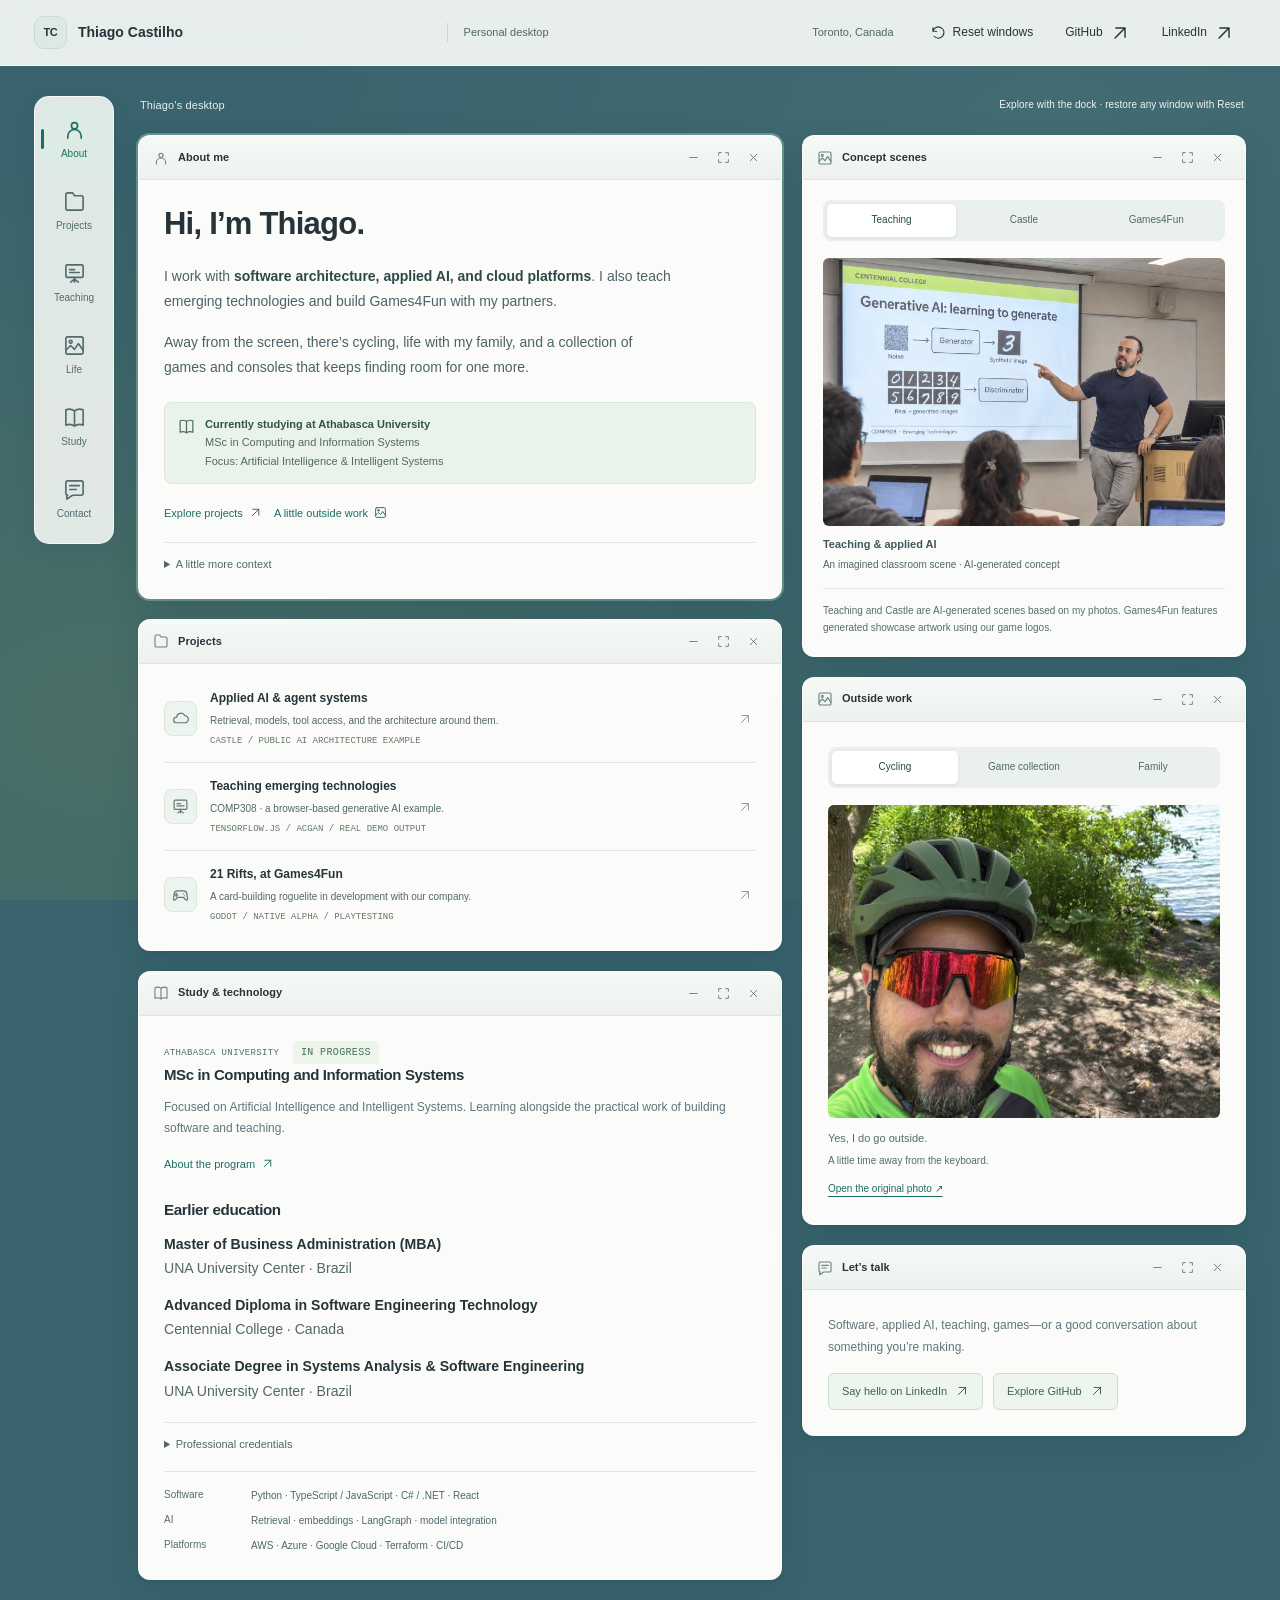
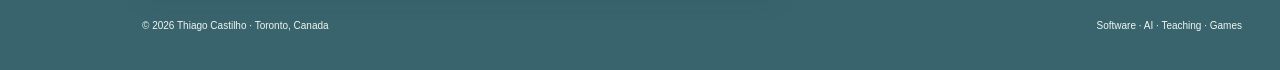
==== site/index.html @ 9eed59c6 "Publish personal desktop portfolio" ====
<!doctype html>
<html lang="en"><head><meta charset="utf-8"><meta name="viewport" content="width=device-width,initial-scale=1"><meta name="description" content="Software, applied AI, study, games, and life outside work. A personal desktop by Thiago Castilho."><meta name="theme-color" content="#39646d"><title>Thiago Castilho — Personal desktop</title><link rel="icon" type="image/svg+xml" href="assets/desktop-mark.svg"><link rel="stylesheet" href="assets/desktop.css"><script src="assets/desktop.js" defer></script></head><body><a class="skip-link" href="#main">Skip to content</a><header class="topbar"><a class="brand" href="index.html"><span class="brand-mark">TC</span><span class="brand-name">Thiago Castilho</span></a><span class="brand-note">Personal desktop</span><div class="top-actions"><span class="location">Toronto, Canada</span><button class="reset-button js-only" type="button" data-reset title="Restore all windows"><svg viewBox="0 0 24 24" aria-hidden="true"><path d="M3 10a9 9 0 1 1 2 8M3 4v6h6"/></svg><span class="reset-text">Reset windows</span></button><a class="top-link" aria-label="GitHub profile" href="https://github.com/tvcastilho"><span class="external-label">GitHub</span><svg viewBox="0 0 24 24" aria-hidden="true"><path d="M6 18 18 6H7m11 0v11"/></svg></a><a class="top-link" aria-label="LinkedIn profile" href="https://www.linkedin.com/in/thiagocastilho/"><span class="external-label">LinkedIn</span><svg viewBox="0 0 24 24" aria-hidden="true"><path d="M6 18 18 6H7m11 0v11"/></svg></a></div></header><div class="desktop-shell"><nav class="dock" aria-label="Explore the desktop"><a class="dock-link is-active" href="#about" data-window="about"><svg viewBox="0 0 24 24" aria-hidden="true"><circle cx="12" cy="8" r="3.2"/><path d="M5 21v-2a7 7 0 0 1 14 0v2"/></svg><span>About</span></a><a class="dock-link" href="#projects" data-window="projects"><svg viewBox="0 0 24 24" aria-hidden="true"><path d="M3 7V5a2 2 0 0 1 2-2h5l2 3h7a2 2 0 0 1 2 2v11a2 2 0 0 1-2 2H5a2 2 0 0 1-2-2V7Z"/></svg><span>Projects</span></a><a class="dock-link" href="projects/teaching/index.html"><svg viewBox="0 0 24 24" aria-hidden="true"><rect x="3" y="3" width="18" height="13" rx="1.5"/><path d="M12 16v5m-4 0 4-3 4 3M7 8h5m-5 3h10"/></svg><span>Teaching</span></a><a class="dock-link" href="#life" data-window="life"><svg viewBox="0 0 24 24" aria-hidden="true"><rect x="3" y="3" width="18" height="18" rx="2"/><circle cx="8" cy="8" r="1.5"/><path d="m3 17 5-5 4 4 4-6 5 7"/></svg><span>Life</span></a><a class="dock-link" href="#study" data-window="study"><svg viewBox="0 0 24 24" aria-hidden="true"><path d="M12 5C8 2 3 4 3 4v16s5-2 9 1c4-3 9-1 9-1V4s-5-2-9 1Zm0 0v16"/></svg><span>Study</span></a><a class="dock-link" href="#contact" data-window="contact"><svg viewBox="0 0 24 24" aria-hidden="true"><path d="M5 3h14a2 2 0 0 1 2 2v11a2 2 0 0 1-2 2h-9l-6 4v-4H5a2 2 0 0 1-2-2V5a2 2 0 0 1 2-2Z"/><path d="M7 8h10M7 12h7"/></svg><span>Contact</span></a></nav><main id="main" tabindex="-1" class="workspace"><div class="desktop-label"><span>Thiago’s desktop</span><span>Explore with the dock · restore any window with Reset</span></div><div class="window-column"><section class="window about-window" id="about" aria-labelledby="about-window-title"><header class="window-bar"><svg viewBox="0 0 24 24" aria-hidden="true"><circle cx="12" cy="8" r="3.2"/><path d="M5 21v-2a7 7 0 0 1 14 0v2"/></svg><h2 class="window-title" id="about-window-title">About me</h2><div class="window-controls"><button class="window-control" type="button" data-action="minimize" aria-label="Minimize About me window" aria-expanded="true" title="Minimize"><svg viewBox="0 0 24 24" aria-hidden="true"><path d="M5 12h14"/></svg></button><button class="window-control" type="button" data-action="maximize" aria-label="Expand About me window" title="Expand"><svg viewBox="0 0 24 24" aria-hidden="true"><path d="M8 3H3v5m13-5h5v5M3 16v5h5m8 0h5v-5"/></svg></button><button class="window-control" type="button" data-action="close" aria-label="Close About me window" title="Close"><svg viewBox="0 0 24 24" aria-hidden="true"><path d="m6 6 12 12M6 18 18 6"/></svg></button></div></header><div class="window-body"><h1 class="hello">Hi, I’m Thiago.</h1><p class="about-copy">I work with <strong>software architecture, applied AI, and cloud platforms</strong>. I also teach emerging technologies and build Games4Fun with my partners.</p><p class="about-copy">Away from the screen, there’s cycling, life with my family, and a collection of games and consoles that keeps finding room for one more.</p><div class="study-strip"><svg viewBox="0 0 24 24" aria-hidden="true"><path d="M12 5C8 2 3 4 3 4v16s5-2 9 1c4-3 9-1 9-1V4s-5-2-9 1Zm0 0v16"/></svg><p><strong>Currently studying at Athabasca University</strong>MSc in Computing and Information Systems<br>Focus: Artificial Intelligence &amp; Intelligent Systems</p></div><div class="about-actions"><a class="small-link" href="#projects" data-window="projects">Explore projects <svg viewBox="0 0 24 24" aria-hidden="true"><path d="M6 18 18 6H7m11 0v11"/></svg></a><a class="small-link" href="#life" data-window="life">A little outside work <svg viewBox="0 0 24 24" aria-hidden="true"><rect x="3" y="3" width="18" height="18" rx="2"/><circle cx="8" cy="8" r="1.5"/><path d="m3 17 5-5 4 4 4-6 5 7"/></svg></a></div><details class="about-context"><summary>A little more context</summary><p>My work includes software and AI projects through Castle, fractional CTO work at MySelfRep, and teaching at Centennial College. Games4Fun is a company I built with other partners.</p></details></div></section><section class="window projects-window" id="projects" aria-labelledby="projects-window-title"><header class="window-bar"><svg viewBox="0 0 24 24" aria-hidden="true"><path d="M3 7V5a2 2 0 0 1 2-2h5l2 3h7a2 2 0 0 1 2 2v11a2 2 0 0 1-2 2H5a2 2 0 0 1-2-2V7Z"/></svg><h2 class="window-title" id="projects-window-title">Projects</h2><div class="window-controls"><button class="window-control" type="button" data-action="minimize" aria-label="Minimize Projects window" aria-expanded="true" title="Minimize"><svg viewBox="0 0 24 24" aria-hidden="true"><path d="M5 12h14"/></svg></button><button class="window-control" type="button" data-action="maximize" aria-label="Expand Projects window" title="Expand"><svg viewBox="0 0 24 24" aria-hidden="true"><path d="M8 3H3v5m13-5h5v5M3 16v5h5m8 0h5v-5"/></svg></button><button class="window-control" type="button" data-action="close" aria-label="Close Projects window" title="Close"><svg viewBox="0 0 24 24" aria-hidden="true"><path d="m6 6 12 12M6 18 18 6"/></svg></button></div></header><div class="window-body"><a class="project-entry" href="projects/agentic-rag/index.html"><span class="project-icon"><svg viewBox="0 0 24 24" aria-hidden="true"><path d="M6 18a4 4 0 1 1 .6-8A6 6 0 0 1 18 8a5 5 0 1 1 0 10H6Z"/></svg></span><div><p class="project-name">Applied AI &amp; agent systems</p><p class="project-description">Retrieval, models, tool access, and the architecture around them.</p><p class="project-meta">CASTLE / PUBLIC AI ARCHITECTURE EXAMPLE</p></div><svg viewBox="0 0 24 24" aria-hidden="true"><path d="M6 18 18 6H7m11 0v11"/></svg></a><a class="project-entry" href="projects/teaching/index.html"><span class="project-icon"><svg viewBox="0 0 24 24" aria-hidden="true"><rect x="3" y="3" width="18" height="13" rx="1.5"/><path d="M12 16v5m-4 0 4-3 4 3M7 8h5m-5 3h10"/></svg></span><div><p class="project-name">Teaching emerging technologies</p><p class="project-description">COMP308 · a browser-based generative AI example.</p><p class="project-meta">TENSORFLOW.JS / ACGAN / REAL DEMO OUTPUT</p></div><svg viewBox="0 0 24 24" aria-hidden="true"><path d="M6 18 18 6H7m11 0v11"/></svg></a><a class="project-entry" href="projects/21-rifts/index.html"><span class="project-icon"><svg viewBox="0 0 24 24" aria-hidden="true"><path d="M8 7h8a5 5 0 0 1 5 4l1 7c.3 2-2 3-3 1l-3-3H8l-3 3c-1 2-3.3 1-3-1l1-7a5 5 0 0 1 5-4Z"/><path d="M6 10v5m-2.5-2.5h5M16 11h.01M18 14h.01"/></svg></span><div><p class="project-name">21 Rifts, at Games4Fun</p><p class="project-description">A card-building roguelite in development with our company.</p><p class="project-meta">GODOT / NATIVE ALPHA / PLAYTESTING</p></div><svg viewBox="0 0 24 24" aria-hidden="true"><path d="M6 18 18 6H7m11 0v11"/></svg></a></div></section><section class="window study-window" id="study" aria-labelledby="study-window-title"><header class="window-bar"><svg viewBox="0 0 24 24" aria-hidden="true"><path d="M12 5C8 2 3 4 3 4v16s5-2 9 1c4-3 9-1 9-1V4s-5-2-9 1Zm0 0v16"/></svg><h2 class="window-title" id="study-window-title">Study &amp; technology</h2><div class="window-controls"><button class="window-control" type="button" data-action="minimize" aria-label="Minimize Study &amp; technology window" aria-expanded="true" title="Minimize"><svg viewBox="0 0 24 24" aria-hidden="true"><path d="M5 12h14"/></svg></button><button class="window-control" type="button" data-action="maximize" aria-label="Expand Study &amp; technology window" title="Expand"><svg viewBox="0 0 24 24" aria-hidden="true"><path d="M8 3H3v5m13-5h5v5M3 16v5h5m8 0h5v-5"/></svg></button><button class="window-control" type="button" data-action="close" aria-label="Close Study &amp; technology window" title="Close"><svg viewBox="0 0 24 24" aria-hidden="true"><path d="m6 6 12 12M6 18 18 6"/></svg></button></div></header><div class="window-body"><p class="label">Athabasca University <span class="status">In progress</span></p><h3 class="study-degree">MSc in Computing and Information Systems</h3><p class="study-description">Focused on Artificial Intelligence and Intelligent Systems. Learning alongside the practical work of building software and teaching.</p><a class="small-link" href="https://www.athabascau.ca/programs/summary/master-of-science-in-information-systems.html">About the program <svg viewBox="0 0 24 24" aria-hidden="true"><path d="M6 18 18 6H7m11 0v11"/></svg></a><div class="education-history"><h3>Earlier education</h3><ul><li><strong>Master of Business Administration (MBA)</strong><span>UNA University Center · Brazil</span></li><li><strong>Advanced Diploma in Software Engineering Technology</strong><span>Centennial College · Canada</span></li><li><strong>Associate Degree in Systems Analysis &amp; Software Engineering</strong><span>UNA University Center · Brazil</span></li></ul></div><details class="about-context"><summary>Professional credentials</summary><p>AWS Certified Solutions Architect – Associate · CISSP (ISC2) · COBIT 5 Foundation (ISACA) · Certified ScrumMaster (Scrum Alliance) · Six Sigma Black Belt · PMP (earned 2012)</p></details><dl class="technology-list"><dt>Software</dt><dd>Python · TypeScript / JavaScript · C# / .NET · React</dd><dt>AI</dt><dd>Retrieval · embeddings · LangGraph · model integration</dd><dt>Platforms</dt><dd>AWS · Azure · Google Cloud · Terraform · CI/CD</dd></dl></div></section></div><div class="window-column"><section class="window context-window" id="context" aria-labelledby="context-window-title"><header class="window-bar"><svg viewBox="0 0 24 24" aria-hidden="true"><rect x="3" y="3" width="18" height="18" rx="2"/><circle cx="8" cy="8" r="1.5"/><path d="m3 17 5-5 4 4 4-6 5 7"/></svg><h2 class="window-title" id="context-window-title">Concept scenes</h2><div class="window-controls"><button class="window-control" type="button" data-action="minimize" aria-label="Minimize Concept scenes window" aria-expanded="true" title="Minimize"><svg viewBox="0 0 24 24" aria-hidden="true"><path d="M5 12h14"/></svg></button><button class="window-control" type="button" data-action="maximize" aria-label="Expand Concept scenes window" title="Expand"><svg viewBox="0 0 24 24" aria-hidden="true"><path d="M8 3H3v5m13-5h5v5M3 16v5h5m8 0h5v-5"/></svg></button><button class="window-control" type="button" data-action="close" aria-label="Close Concept scenes window" title="Close"><svg viewBox="0 0 24 24" aria-hidden="true"><path d="m6 6 12 12M6 18 18 6"/></svg></button></div></header><div class="window-body"><div class="tabs" role="tablist" aria-label="Concept scenes"><button type="button" class="tab-button" id="scene-teaching" role="tab" aria-controls="context-panel" aria-selected="true" data-scene="teaching">Teaching</button><button type="button" class="tab-button" id="scene-castle" role="tab" aria-controls="context-panel" aria-selected="false" tabindex="-1" data-scene="castle-talk">Castle</button><button type="button" class="tab-button" id="scene-g4f" role="tab" aria-controls="context-panel" aria-selected="false" tabindex="-1" data-scene="games4fun-pitch">Games4Fun</button></div><figure id="context-panel" role="tabpanel" aria-labelledby="scene-teaching"><img class="concept-image" id="context-image" src="assets/concepts/teaching-v2.png" width="1536" height="1024" alt="AI-generated classroom concept of Thiago beside a Centennial-style COMP308 slide about generative adversarial networks."><figcaption class="concept-caption"><strong id="context-title">Teaching &amp; applied AI</strong><span id="context-caption">An imagined classroom scene · AI-generated concept</span></figcaption></figure><p class="concept-note">Teaching and Castle are AI-generated scenes based on my photos. Games4Fun features generated showcase artwork using our game logos.</p></div></section><section class="window life-window" id="life" aria-labelledby="life-window-title"><header class="window-bar"><svg viewBox="0 0 24 24" aria-hidden="true"><rect x="3" y="3" width="18" height="18" rx="2"/><circle cx="8" cy="8" r="1.5"/><path d="m3 17 5-5 4 4 4-6 5 7"/></svg><h2 class="window-title" id="life-window-title">Outside work</h2><div class="window-controls"><button class="window-control" type="button" data-action="minimize" aria-label="Minimize Outside work window" aria-expanded="true" title="Minimize"><svg viewBox="0 0 24 24" aria-hidden="true"><path d="M5 12h14"/></svg></button><button class="window-control" type="button" data-action="maximize" aria-label="Expand Outside work window" title="Expand"><svg viewBox="0 0 24 24" aria-hidden="true"><path d="M8 3H3v5m13-5h5v5M3 16v5h5m8 0h5v-5"/></svg></button><button class="window-control" type="button" data-action="close" aria-label="Close Outside work window" title="Close"><svg viewBox="0 0 24 24" aria-hidden="true"><path d="m6 6 12 12M6 18 18 6"/></svg></button></div></header><div class="window-body"><div class="tabs" role="group" aria-label="Personal photographs"><button class="tab-button" type="button" aria-pressed="true" data-life="cycling">Cycling</button><button class="tab-button" type="button" aria-pressed="false" data-life="games">Game collection</button><button class="tab-button" type="button" aria-pressed="false" data-life="family">Family</button></div><figure><img class="life-image" id="life-image" src="assets/personal/cycling.jpg" width="1013" height="1800" alt="Cycling by a tree-lined waterfront."><figcaption class="life-caption"><span id="life-caption">Yes, I do go outside.</span><small id="life-description">A little time away from the keyboard.</small></figcaption></figure><a class="life-full" id="life-full" href="assets/personal/cycling.jpg" target="_blank" rel="noopener">Open the original photo ↗</a></div></section><section class="window contact-window" id="contact" aria-labelledby="contact-window-title"><header class="window-bar"><svg viewBox="0 0 24 24" aria-hidden="true"><path d="M5 3h14a2 2 0 0 1 2 2v11a2 2 0 0 1-2 2h-9l-6 4v-4H5a2 2 0 0 1-2-2V5a2 2 0 0 1 2-2Z"/><path d="M7 8h10M7 12h7"/></svg><h2 class="window-title" id="contact-window-title">Let’s talk</h2><div class="window-controls"><button class="window-control" type="button" data-action="minimize" aria-label="Minimize Let’s talk window" aria-expanded="true" title="Minimize"><svg viewBox="0 0 24 24" aria-hidden="true"><path d="M5 12h14"/></svg></button><button class="window-control" type="button" data-action="maximize" aria-label="Expand Let’s talk window" title="Expand"><svg viewBox="0 0 24 24" aria-hidden="true"><path d="M8 3H3v5m13-5h5v5M3 16v5h5m8 0h5v-5"/></svg></button><button class="window-control" type="button" data-action="close" aria-label="Close Let’s talk window" title="Close"><svg viewBox="0 0 24 24" aria-hidden="true"><path d="m6 6 12 12M6 18 18 6"/></svg></button></div></header><div class="window-body"><p class="contact-copy">Software, applied AI, teaching, games—or a good conversation about something you’re making.</p><div class="contact-actions"><a class="contact-button" href="https://www.linkedin.com/in/thiagocastilho/">Say hello on LinkedIn <svg viewBox="0 0 24 24" aria-hidden="true"><path d="M6 18 18 6H7m11 0v11"/></svg></a><a class="contact-button" href="https://github.com/tvcastilho">Explore GitHub <svg viewBox="0 0 24 24" aria-hidden="true"><path d="M6 18 18 6H7m11 0v11"/></svg></a></div></div></section></div><footer class="desktop-footer"><span>© 2026 Thiago Castilho · Toronto, Canada</span><span>Software · AI · Teaching · Games</span></footer></main></div><dialog class="window-zoom" id="window-zoom" aria-label="Expanded desktop window"></dialog></body></html>
---- site/assets/desktop.css ----
*{box-sizing:border-box}body,h1,h2,h3,p,figure,dl,dd{margin:0}button,input{font:inherit}img,svg{display:block;max-width:100%}[hidden]{display:none!important}
:root{color-scheme:light;--ink:#26343a;--muted:#526862;--surface:#fbfcfa;--chrome:#f0f4f2;--line:#dce5e2;--accent:#1e6d63;--accent-soft:#e6f1ec;--desk:#39646d;--shadow:0 12px 32px #0a2f3e20,0 2px 4px #0a2f3e12;--sans:Inter,-apple-system,BlinkMacSystemFont,"Segoe UI",Arial,sans-serif;--mono:ui-monospace,"SFMono-Regular",Consolas,monospace}
html{scroll-behavior:smooth;scroll-padding-top:95px}body{font:14px/1.65 var(--sans);color:var(--ink);min-height:100vh;background:radial-gradient(ellipse at 82% 15%,#426b72 0,transparent 54%),radial-gradient(ellipse at 10% 80%,#4a6f67 0,transparent 55%),var(--desk);background-attachment:fixed;-webkit-font-smoothing:antialiased}
a{color:inherit;text-underline-offset:4px}button{color:inherit}a:focus-visible,button:focus-visible,summary:focus-visible{outline:3px solid #ad4b21;outline-offset:4px;border-radius:4px}::selection{background:#c9e3d8;color:#163d36}h1,h2,h3{line-height:1.25;letter-spacing:-.025em}p{text-wrap:pretty}svg{width:20px;height:20px;flex-shrink:0;fill:none;stroke:currentColor;stroke-width:1.7;stroke-linecap:round;stroke-linejoin:round}
.skip-link{position:fixed;left:20px;top:-100px;padding:10px 15px;background:var(--surface);z-index:100}.skip-link:focus{top:12px}
.topbar{position:sticky;top:0;z-index:30;min-height:66px;display:flex;align-items:center;justify-content:space-between;gap:25px;padding:12px 34px;background:#f4f8f6ee;border-bottom:1px solid #ffffffa6;backdrop-filter:blur(16px)}
.brand{display:flex;align-items:center;gap:11px;text-decoration:none;white-space:nowrap}.brand-mark{display:grid;place-items:center;width:33px;height:33px;background:#dceae4;border:1px solid #c9dbd2;border-radius:10px;font-size:11px;font-weight:700;letter-spacing:-.04em}.brand-name{font-size:14px;font-weight:650}.brand-note{font-size:11px;color:var(--muted);padding-left:16px;border-left:1px solid #cad8d3}.top-actions{display:flex;align-items:center;gap:8px}.top-link,.reset-button{display:flex;align-items:center;gap:7px;padding:8px 11px;border:1px solid transparent;border-radius:7px;text-decoration:none;font-size:12px;background:transparent}.top-link:hover,.reset-button:hover{background:#e4ece8}.reset-button{cursor:pointer}.reset-button svg{width:15px;height:15px}.location{font-size:11px;color:var(--muted);margin-right:17px}.js-only{display:none}.js .js-only{display:flex}
.desktop-shell{display:grid;grid-template-columns:80px minmax(0,1fr);gap:24px;width:min(1290px,calc(100% - 68px));margin:30px auto 18px;align-items:start}.dock{position:sticky;top:94px;padding:9px 6px;display:grid;gap:4px;background:#f1f6f1e8;border:1px solid #ffffffb0;border-radius:15px;box-shadow:0 5px 22px #16383c19;backdrop-filter:blur(16px)}
.dock-link{display:flex;flex-direction:column;align-items:center;justify-content:center;gap:5px;min-height:68px;text-decoration:none;font-size:10px;color:#526b6e;border-radius:9px;position:relative}.dock-link svg{width:23px;height:23px}.dock-link:hover{background:#e0ebe6;color:#254e46}.dock-link.is-active{color:var(--accent);background:#dcebe4}.dock-link.is-active::before{content:"";position:absolute;left:0;top:23px;width:3px;height:20px;background:var(--accent);border-radius:3px}
.desktop-label{grid-column:1/-1;display:flex;justify-content:space-between;align-items:center;color:#e5f0ec;font-size:11px;letter-spacing:.01em;padding:0 2px 1px}.desktop-label span:last-child{color:#eef6f1;font-size:10px}.workspace{display:grid;grid-template-columns:minmax(0,1.45fr) minmax(0,1fr);gap:20px;align-items:start;min-width:0}.window{background:var(--surface);border:1px solid #ffffffbd;border-radius:12px;box-shadow:var(--shadow);min-width:0;overflow:hidden;scroll-margin-top:100px}.window.is-active{box-shadow:0 12px 35px #092e3b30,0 0 0 2px #a6d3bf70}.window-bar{display:flex;align-items:center;gap:9px;min-height:44px;padding:9px 14px;background:linear-gradient(#f6f9f6,#edf2ee);border-bottom:1px solid var(--line)}.window-bar>svg{width:16px;height:16px;color:#6c8582}.window-title{font-size:11px;font-weight:550;letter-spacing:.005em}.window-controls{display:none;margin-left:auto;align-items:center;gap:3px}.js .window-controls{display:flex}.window-control{display:grid;place-items:center;width:27px;height:25px;background:transparent;border:0;border-radius:5px;cursor:pointer;color:#6d7c7a}.window-control:hover{background:#dfe8e1;color:#243d34}.window-control[data-action=close]:hover{background:#f5e0da;color:#94412d}.window-control svg{width:13px;height:13px}.window-body{padding:25px}.about-window{grid-column:1;grid-row:2}.context-window{grid-column:2;grid-row:2 / span 2}.projects-window{grid-column:1;grid-row:3}.study-window{grid-column:1;grid-row:4}.life-window{grid-column:2;grid-row:4 / span 2}.contact-window{grid-column:1;grid-row:5}.hello{font-size:31px;font-weight:600;margin-bottom:20px}.about-copy{font-size:14px;line-height:1.8;margin-bottom:16px;color:#4c6268;max-width:510px}.about-copy strong{color:#2e474a;font-weight:550}.study-strip{display:flex;gap:10px;align-items:start;background:#eaf2ec;border:1px solid #dbe7dd;border-radius:7px;padding:12px 13px;margin-top:21px}.study-strip svg{width:17px;height:17px;margin-top:3px;color:#48705d}.study-strip p{font-size:11px;line-height:1.7;color:#4f6c61}.study-strip strong{display:block;font-weight:600;color:#345245}.about-actions{display:flex;gap:12px;flex-wrap:wrap;margin-top:20px}.small-link{font-size:11px;text-decoration:none;color:var(--accent);display:inline-flex;align-items:center;gap:6px}.small-link svg{width:13px;height:13px}.small-link:hover{text-decoration:underline}.about-context{margin-top:20px;border-top:1px solid var(--line);padding-top:12px;font-size:11px;color:var(--muted)}.about-context summary{cursor:pointer}.about-context p{margin-top:10px;line-height:1.7}
.window-section-title{font-size:16px;font-weight:600;margin-bottom:16px}.tabs{display:flex;gap:3px;padding:4px;background:#eaf0ec;border-radius:8px;margin-bottom:17px}.tab-button{flex:1;min-height:33px;border:0;background:transparent;border-radius:5px;font-size:10px;color:#52686b;cursor:pointer;padding:7px 8px;white-space:nowrap}.tab-button[aria-selected=true],.tab-button[aria-pressed=true]{color:#284b3f;background:#fff;box-shadow:0 1px 4px #153e3015}.concept-image{width:100%;height:auto;aspect-ratio:3/2;object-fit:cover;background:#e1e9e4;border-radius:6px}.concept-caption{font-size:10px;line-height:1.6;color:var(--muted);margin-top:10px}.concept-caption strong{display:block;color:#3f595b;font-size:11px;font-weight:550;margin-bottom:3px}.concept-note{padding-top:13px;margin-top:15px;border-top:1px solid var(--line);font-size:10px;line-height:1.7;color:#566e68}.context-window .window-body{padding:20px}
.project-entry{display:grid;grid-template-columns:35px minmax(0,1fr) 18px;align-items:center;gap:11px;padding:14px 0;text-decoration:none;border-bottom:1px solid var(--line)}.project-entry:last-child{border-bottom:0;padding-bottom:0}.project-entry:first-of-type{padding-top:0}.project-entry:hover .project-name{color:var(--accent)}.project-icon{display:grid;place-items:center;width:33px;height:35px;border:1px solid #dce6df;border-radius:8px;background:#edf3ee;color:#617a70}.project-icon svg{width:17px;height:17px}.project-name{font-size:12px;font-weight:600}.project-description{font-size:10px;color:var(--muted);line-height:1.7;margin-top:3px}.project-meta{font:9px/1.6 var(--mono);color:#64776d;margin-top:5px}.project-entry>svg{width:14px;height:14px;color:#8a9e9a}
.study-degree{font-size:15px;line-height:1.4;font-weight:550;margin-bottom:12px;max-width:450px}.study-description{font-size:12px;color:#60767c;margin-bottom:13px;line-height:1.75}.label{font:9px/1.7 var(--mono);letter-spacing:.04em;text-transform:uppercase;color:#566e68}.status{font-size:10px;padding:3px 8px;border-radius:4px;color:#457057;background:#edf4e9;display:inline-block;margin-left:8px}.technology-list{display:grid;grid-template-columns:72px minmax(0,1fr);gap:8px 15px;border-top:1px solid var(--line);padding-top:15px;margin-top:18px}.technology-list dt{font-size:10px;color:#566e68}.technology-list dd{font-size:10px;color:#4c676a;line-height:1.7}.life-image{width:100%;height:auto;aspect-ratio:5/4;object-fit:cover;object-position:50% 71%;border-radius:6px;background:#dce5df}.life-caption{margin-top:11px;font-size:11px;color:#526c6d}.life-caption small{display:block;margin-top:5px;font-size:10px;color:#566e68}.life-full{display:inline-block;font-size:10px;margin-top:12px;color:var(--accent)}.contact-copy{font-size:12px;line-height:1.8;color:#60767b;margin-bottom:15px}.contact-actions{display:flex;gap:10px;flex-wrap:wrap}.contact-button{display:flex;align-items:center;justify-content:center;gap:8px;min-height:36px;padding:8px 13px;border:1px solid #ccdcd2;border-radius:6px;font-size:11px;text-decoration:none;background:#edf5ee;color:#3c6453}.contact-button:hover{background:#dfeee3}.contact-button svg{width:14px;height:14px}.desktop-footer{padding:18px 4px;color:#eef6f1;font-size:10px;grid-column:1/-1;display:flex;justify-content:space-between;gap:20px}.desktop-footer a{color:inherit}.notice{font-size:11px;line-height:1.8;color:#5f7478}.muted{color:var(--muted)}
.window-zoom{border:0;padding:0;background:transparent;width:min(1000px,calc(100% - 64px));max-height:calc(100dvh - 80px);overflow:visible;border-radius:12px;box-shadow:0 20px 100px #071d3290}.window-zoom::backdrop{background:#102c4080;backdrop-filter:blur(7px)}.window-zoom .window{margin:0;max-height:calc(100dvh - 80px);overflow-y:auto}.window-zoom .window-bar{position:sticky;top:0;z-index:5}.window-zoom .concept-image{max-height:65vh;object-fit:contain;background:#e8efea}.window-zoom .life-image{max-height:65vh;object-fit:contain;background:#e8efea}.window-zoom .window-body{padding:30px}
.article-workspace{display:block}.article-window{max-width:1110px}.article-body{padding:30px 38px 40px}.back-link{display:inline-flex;align-items:center;gap:8px;color:var(--accent);font-size:11px;text-decoration:none;margin-bottom:25px}.back-link svg{width:14px;height:14px}.article-head{max-width:820px;margin-bottom:24px}.eyebrow{font:10px/1.8 var(--mono);color:#566e68;letter-spacing:.02em}.article-head h1{font-size:34px;line-height:1.18;letter-spacing:-.035em;font-weight:600;margin:16px 0}.lead{font-size:16px;line-height:1.7;color:#597177;max-width:760px}.project-facts{display:flex;flex-wrap:wrap;gap:17px 35px;padding:17px 0;border-block:1px solid var(--line);margin:25px 0}.project-facts dt{font-size:9px;color:#566e68;text-transform:uppercase;letter-spacing:.03em}.project-facts dd{font-size:11px;margin-top:4px}.article-figure{margin:28px 0}.article-figure .image-stage{background:#edf2ed;padding:16px;border-radius:7px}.article-figure img{width:100%;height:auto;border-radius:4px}.article-figure.concept-figure{max-width:820px}.article-figure.concept-figure img{max-height:420px;object-fit:cover;aspect-ratio:3/2}.article-figure figcaption{font-size:10px;line-height:1.8;color:#566e68;margin-top:11px}.article-content{display:grid;grid-template-columns:150px minmax(0,730px);gap:40px;margin-top:35px}.article-aside{font-size:10px;color:#566e68}.article-aside nav{display:grid;gap:11px;margin-top:15px}.article-aside a{text-decoration:none}.article-aside a:hover{color:var(--accent);text-decoration:underline}.prose section{margin-bottom:34px}.prose h2{font-size:23px;font-weight:600;margin-bottom:16px}.prose h3{font-size:17px;font-weight:600;margin:24px 0 12px}.prose p,.prose li{font-size:14px;line-height:1.9;color:#506a71}.prose p+p{margin-top:16px}.prose a{color:var(--accent)}.prose li{margin-block:12px}.prose ul,.prose ol{padding-left:23px}.prose code{font:.85em var(--mono)}.source-note{background:#edf3ed;border-left:3px solid #91b59f;padding:17px 20px;margin:24px 0;border-radius:0 5px 5px 0}.source-note p{font-size:11px}.prose details{border-block:1px solid var(--line);padding:15px 0}.prose summary{font-size:12px;cursor:pointer}.prose pre{overflow:auto;background:#e9f0eb;padding:18px;font:11px/1.9 var(--mono);margin-top:17px}.course-list{display:grid;margin:20px 0}.course-list a{display:flex;justify-content:space-between;gap:20px;border-bottom:1px solid var(--line);padding:16px 0;text-decoration:none;font-size:12px}.course-list small{display:block;font-size:10px;line-height:1.8;color:#566e68;margin-top:5px}.story-next{display:flex;justify-content:space-between;align-items:center;gap:25px;border-top:1px solid var(--line);padding-top:22px;margin-top:30px;text-decoration:none}.story-next h2{font-size:20px;font-weight:500;margin-top:8px}.story-next .arrow{font-size:25px;color:#7e9b8f}
@media(min-width:1500px){.desktop-shell{margin-top:40px}}
@media(max-width:1100px){.topbar{padding-inline:24px}.brand-note{display:none}.desktop-shell{width:calc(100% - 44px);grid-template-columns:70px minmax(0,1fr);gap:18px}.workspace{grid-template-columns:minmax(0,1.3fr) minmax(0,1fr);gap:16px}.window-body{padding:21px}.about-copy{font-size:13px}.context-window .window-body{padding:17px}.hello{font-size:28px}.article-body{padding:28px}.article-content{gap:28px;grid-template-columns:135px minmax(0,1fr)}.location{display:none}}
@media(max-width:850px){.desktop-shell{grid-template-columns:minmax(0,1fr);gap:15px;margin-top:20px}.dock{position:sticky;top:77px;z-index:20;display:flex;justify-content:space-between;gap:4px;padding:5px 7px;border-radius:11px}.dock-link{flex:1;min-height:52px;gap:3px;font-size:9px}.dock-link svg{width:19px;height:19px}.dock-link.is-active::before{display:none}.workspace{grid-template-columns:minmax(0,1.3fr) minmax(0,1fr)}.desktop-label{font-size:10px}.desktop-label span:last-child{font-size:9px}.hello{font-size:27px}.window-controls{gap:0}.window-control{width:24px}.window-bar{padding-inline:11px;gap:7px}.window-title{font-size:10px}.context-window .window-body{padding:14px}.tab-button{font-size:9px;padding-inline:5px}.window-body{padding:20px}.concept-note{font-size:9px}.article-head h1{font-size:30px}}
@media(max-width:650px){html{scroll-padding-top:150px}.topbar{padding:10px 16px;gap:15px;min-height:62px}.brand-name{font-size:13px}.brand-mark{width:31px;height:31px}.top-link{font-size:11px;padding:7px 6px}.top-link svg{width:16px;height:16px}.reset-button{padding:7px 6px}.reset-button .reset-text{display:none}.desktop-shell{width:calc(100% - 24px);margin-top:15px}.dock{top:73px}.workspace{display:flex;flex-direction:column;gap:16px}.desktop-label{width:100%;padding:0 3px;gap:20px;line-height:1.7}.desktop-label span:last-child{text-align:right}.window{width:100%;border-radius:10px;scroll-margin-top:150px}.about-window{order:1}.context-window{order:2}.projects-window{order:3}.life-window{order:4}.study-window{order:5}.contact-window{order:6}.desktop-footer{order:7;width:100%;flex-wrap:wrap;font-size:9px;gap:12px}.window-bar{min-height:43px;padding:9px 13px}.window-title{font-size:11px}.window-control{width:28px;height:27px}.window-body,.context-window .window-body{padding:22px}.hello{font-size:29px;margin-bottom:18px}.about-copy{font-size:14px}.tab-button{font-size:11px;min-height:35px}.concept-caption{font-size:10px}.concept-note{font-size:10px}.project-name{font-size:13px}.project-description{font-size:11px}.project-meta{font-size:9px}.study-description{font-size:12px}.life-caption{font-size:12px}.contact-copy{font-size:13px}.contact-button{font-size:12px;min-height:40px}.window-zoom{width:calc(100% - 24px);max-height:calc(100dvh - 40px)}.window-zoom .window{max-height:calc(100dvh - 40px)}.window-zoom .window-body{padding:22px}.article-body{padding:24px 21px}.article-head h1{font-size:29px}.lead{font-size:15px}.article-content{grid-template-columns:minmax(0,1fr);gap:25px}.article-aside{border-bottom:1px solid var(--line);padding-bottom:18px}.article-aside nav{display:flex;flex-wrap:wrap;gap:10px 20px;margin-top:10px}.prose p,.prose li{font-size:14px}.prose h2{font-size:22px}.article-figure .image-stage{padding:8px}.article-figure figcaption{font-size:10px}}
@media(max-width:380px){.topbar{gap:8px;padding-inline:13px}.brand{gap:8px}.top-actions{gap:3px}.top-link{padding-inline:4px}.top-link .external-label{display:none}.dock-link{font-size:8px}.window-body,.context-window .window-body{padding:19px}.technology-list{grid-template-columns:61px minmax(0,1fr);gap:8px 10px}.article-head h1{font-size:26px}}
@media(prefers-reduced-motion:reduce){html{scroll-behavior:auto}*,*::before,*::after{animation:none!important;transition:none!important}}
@media print{body{background:white}.topbar{position:static;background:white}.top-actions,.dock,.window-controls,.desktop-label,.desktop-footer{display:none!important}.desktop-shell,.workspace{display:block;width:100%;margin:0}.window{box-shadow:none;border:1px solid #ddd;margin-bottom:20px;break-inside:avoid}.window[hidden]{display:block!important}.article-content{display:block}.article-aside{display:none}.window-body[hidden]{display:block!important}}

.window-column{display:flex;flex-direction:column;gap:20px;min-width:0}.window-title{min-width:0;overflow:hidden;text-overflow:ellipsis;white-space:nowrap}.tabs{display:none}.js .tabs{display:flex}@media(max-width:1100px){.window-column{gap:16px}}@media(max-width:650px){.window-column{display:contents}}@media(pointer:coarse){.window-control{width:36px;height:36px}.window-bar{min-height:54px}}

.education-history { margin-top: 1.6rem; }
.education-history h3 { font-size: .95rem; margin-bottom: .9rem; }
.education-history ul { list-style: none; margin: 0; padding: 0; }
.education-history li { margin: 0 0 1rem; font-size: .88rem; line-height: 1.5; }
.education-history strong, .education-history span { display: block; }
.education-history span { color: var(--muted, #526862); margin-top: .2rem; }
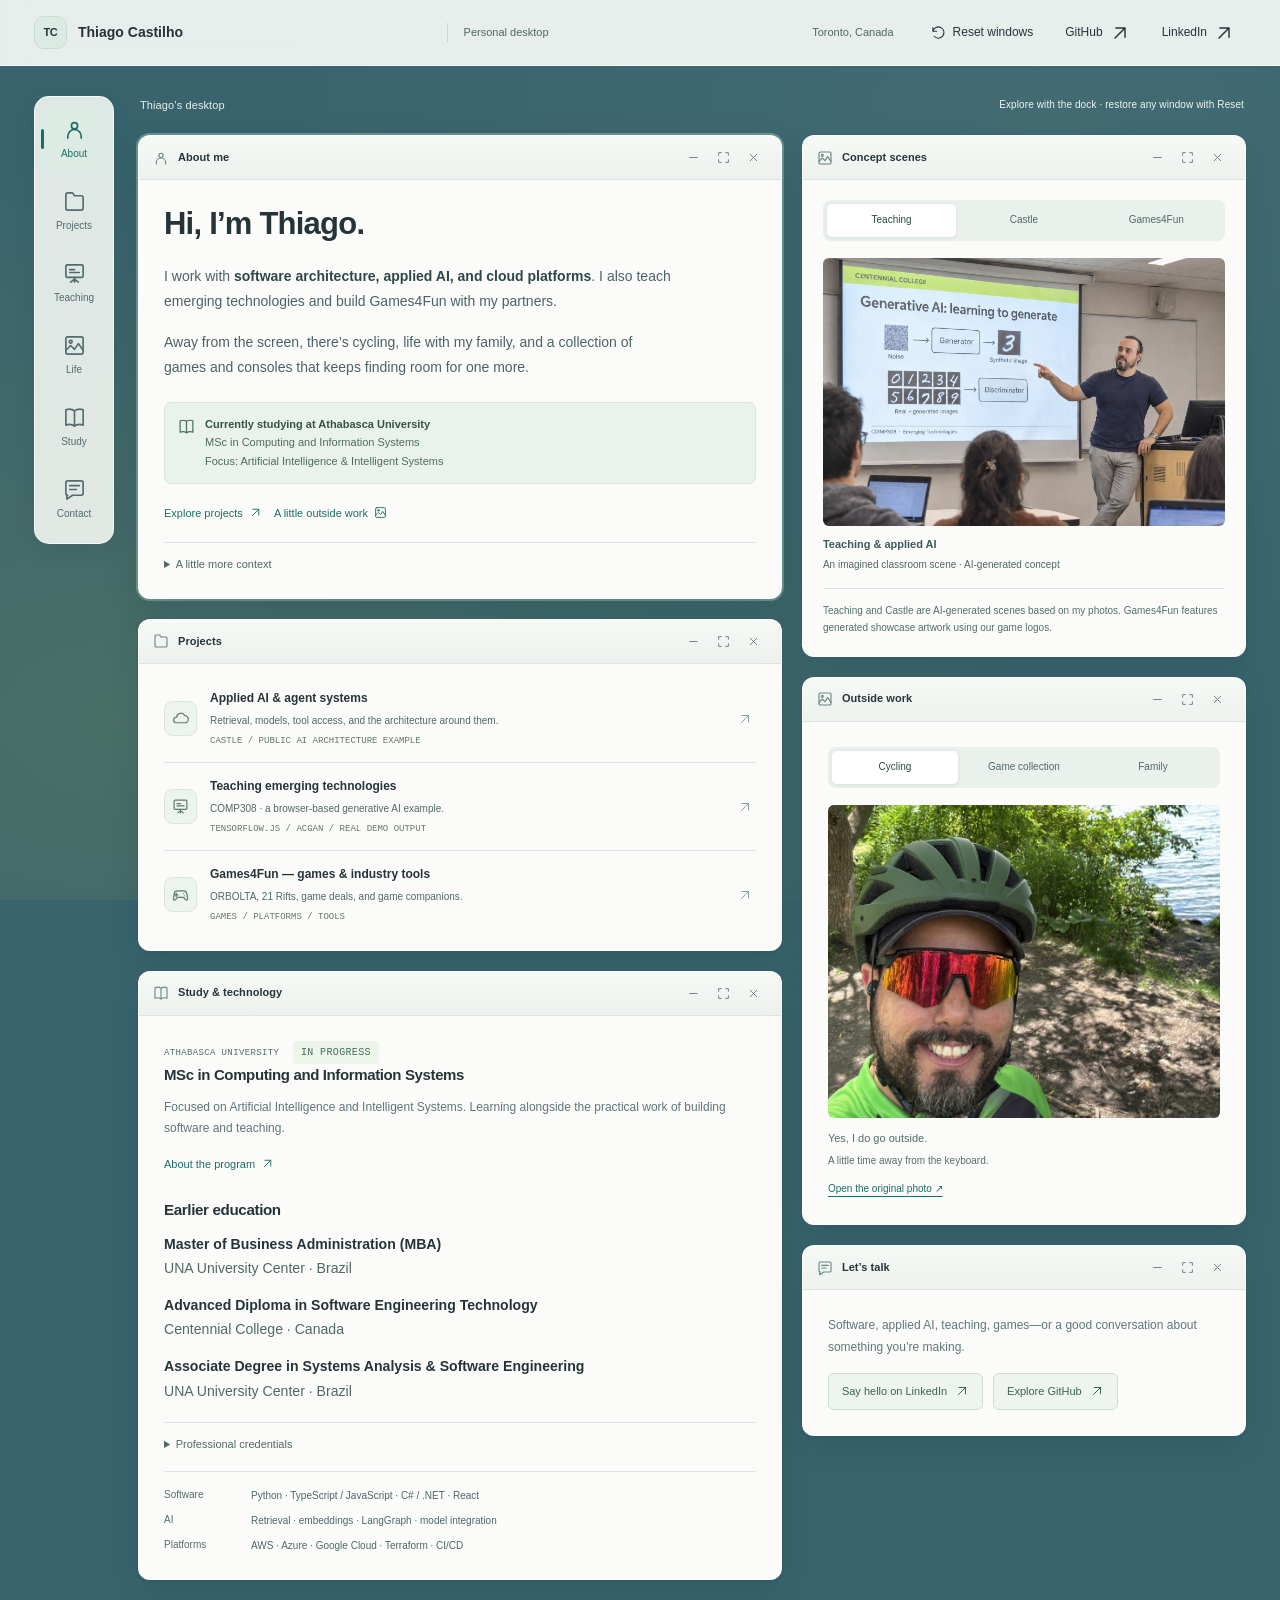
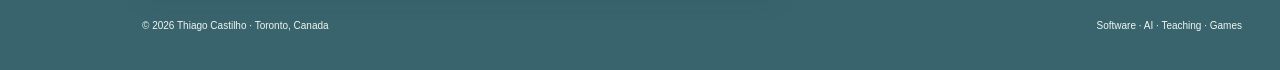
==== commit 67b965da: "Present Games4Fun games, platforms, and industry tools" ====
--- a/site/index.html
+++ b/site/index.html
@@ -1,2 +1,2 @@
 <!doctype html>
-<html lang="en"><head><meta charset="utf-8"><meta name="viewport" content="width=device-width,initial-scale=1"><meta name="description" content="Software, applied AI, study, games, and life outside work. A personal desktop by Thiago Castilho."><meta name="theme-color" content="#39646d"><title>Thiago Castilho — Personal desktop</title><link rel="icon" type="image/svg+xml" href="assets/desktop-mark.svg"><link rel="stylesheet" href="assets/desktop.css"><script src="assets/desktop.js" defer></script></head><body><a class="skip-link" href="#main">Skip to content</a><header class="topbar"><a class="brand" href="index.html"><span class="brand-mark">TC</span><span class="brand-name">Thiago Castilho</span></a><span class="brand-note">Personal desktop</span><div class="top-actions"><span class="location">Toronto, Canada</span><button class="reset-button js-only" type="button" data-reset title="Restore all windows"><svg viewBox="0 0 24 24" aria-hidden="true"><path d="M3 10a9 9 0 1 1 2 8M3 4v6h6"/></svg><span class="reset-text">Reset windows</span></button><a class="top-link" aria-label="GitHub profile" href="https://github.com/tvcastilho"><span class="external-label">GitHub</span><svg viewBox="0 0 24 24" aria-hidden="true"><path d="M6 18 18 6H7m11 0v11"/></svg></a><a class="top-link" aria-label="LinkedIn profile" href="https://www.linkedin.com/in/thiagocastilho/"><span class="external-label">LinkedIn</span><svg viewBox="0 0 24 24" aria-hidden="true"><path d="M6 18 18 6H7m11 0v11"/></svg></a></div></header><div class="desktop-shell"><nav class="dock" aria-label="Explore the desktop"><a class="dock-link is-active" href="#about" data-window="about"><svg viewBox="0 0 24 24" aria-hidden="true"><circle cx="12" cy="8" r="3.2"/><path d="M5 21v-2a7 7 0 0 1 14 0v2"/></svg><span>About</span></a><a class="dock-link" href="#projects" data-window="projects"><svg viewBox="0 0 24 24" aria-hidden="true"><path d="M3 7V5a2 2 0 0 1 2-2h5l2 3h7a2 2 0 0 1 2 2v11a2 2 0 0 1-2 2H5a2 2 0 0 1-2-2V7Z"/></svg><span>Projects</span></a><a class="dock-link" href="projects/teaching/index.html"><svg viewBox="0 0 24 24" aria-hidden="true"><rect x="3" y="3" width="18" height="13" rx="1.5"/><path d="M12 16v5m-4 0 4-3 4 3M7 8h5m-5 3h10"/></svg><span>Teaching</span></a><a class="dock-link" href="#life" data-window="life"><svg viewBox="0 0 24 24" aria-hidden="true"><rect x="3" y="3" width="18" height="18" rx="2"/><circle cx="8" cy="8" r="1.5"/><path d="m3 17 5-5 4 4 4-6 5 7"/></svg><span>Life</span></a><a class="dock-link" href="#study" data-window="study"><svg viewBox="0 0 24 24" aria-hidden="true"><path d="M12 5C8 2 3 4 3 4v16s5-2 9 1c4-3 9-1 9-1V4s-5-2-9 1Zm0 0v16"/></svg><span>Study</span></a><a class="dock-link" href="#contact" data-window="contact"><svg viewBox="0 0 24 24" aria-hidden="true"><path d="M5 3h14a2 2 0 0 1 2 2v11a2 2 0 0 1-2 2h-9l-6 4v-4H5a2 2 0 0 1-2-2V5a2 2 0 0 1 2-2Z"/><path d="M7 8h10M7 12h7"/></svg><span>Contact</span></a></nav><main id="main" tabindex="-1" class="workspace"><div class="desktop-label"><span>Thiago’s desktop</span><span>Explore with the dock · restore any window with Reset</span></div><div class="window-column"><section class="window about-window" id="about" aria-labelledby="about-window-title"><header class="window-bar"><svg viewBox="0 0 24 24" aria-hidden="true"><circle cx="12" cy="8" r="3.2"/><path d="M5 21v-2a7 7 0 0 1 14 0v2"/></svg><h2 class="window-title" id="about-window-title">About me</h2><div class="window-controls"><button class="window-control" type="button" data-action="minimize" aria-label="Minimize About me window" aria-expanded="true" title="Minimize"><svg viewBox="0 0 24 24" aria-hidden="true"><path d="M5 12h14"/></svg></button><button class="window-control" type="button" data-action="maximize" aria-label="Expand About me window" title="Expand"><svg viewBox="0 0 24 24" aria-hidden="true"><path d="M8 3H3v5m13-5h5v5M3 16v5h5m8 0h5v-5"/></svg></button><button class="window-control" type="button" data-action="close" aria-label="Close About me window" title="Close"><svg viewBox="0 0 24 24" aria-hidden="true"><path d="m6 6 12 12M6 18 18 6"/></svg></button></div></header><div class="window-body"><h1 class="hello">Hi, I’m Thiago.</h1><p class="about-copy">I work with <strong>software architecture, applied AI, and cloud platforms</strong>. I also teach emerging technologies and build Games4Fun with my partners.</p><p class="about-copy">Away from the screen, there’s cycling, life with my family, and a collection of games and consoles that keeps finding room for one more.</p><div class="study-strip"><svg viewBox="0 0 24 24" aria-hidden="true"><path d="M12 5C8 2 3 4 3 4v16s5-2 9 1c4-3 9-1 9-1V4s-5-2-9 1Zm0 0v16"/></svg><p><strong>Currently studying at Athabasca University</strong>MSc in Computing and Information Systems<br>Focus: Artificial Intelligence &amp; Intelligent Systems</p></div><div class="about-actions"><a class="small-link" href="#projects" data-window="projects">Explore projects <svg viewBox="0 0 24 24" aria-hidden="true"><path d="M6 18 18 6H7m11 0v11"/></svg></a><a class="small-link" href="#life" data-window="life">A little outside work <svg viewBox="0 0 24 24" aria-hidden="true"><rect x="3" y="3" width="18" height="18" rx="2"/><circle cx="8" cy="8" r="1.5"/><path d="m3 17 5-5 4 4 4-6 5 7"/></svg></a></div><details class="about-context"><summary>A little more context</summary><p>My work includes software and AI projects through Castle, fractional CTO work at MySelfRep, and teaching at Centennial College. Games4Fun is a company I built with other partners.</p></details></div></section><section class="window projects-window" id="projects" aria-labelledby="projects-window-title"><header class="window-bar"><svg viewBox="0 0 24 24" aria-hidden="true"><path d="M3 7V5a2 2 0 0 1 2-2h5l2 3h7a2 2 0 0 1 2 2v11a2 2 0 0 1-2 2H5a2 2 0 0 1-2-2V7Z"/></svg><h2 class="window-title" id="projects-window-title">Projects</h2><div class="window-controls"><button class="window-control" type="button" data-action="minimize" aria-label="Minimize Projects window" aria-expanded="true" title="Minimize"><svg viewBox="0 0 24 24" aria-hidden="true"><path d="M5 12h14"/></svg></button><button class="window-control" type="button" data-action="maximize" aria-label="Expand Projects window" title="Expand"><svg viewBox="0 0 24 24" aria-hidden="true"><path d="M8 3H3v5m13-5h5v5M3 16v5h5m8 0h5v-5"/></svg></button><button class="window-control" type="button" data-action="close" aria-label="Close Projects window" title="Close"><svg viewBox="0 0 24 24" aria-hidden="true"><path d="m6 6 12 12M6 18 18 6"/></svg></button></div></header><div class="window-body"><a class="project-entry" href="projects/agentic-rag/index.html"><span class="project-icon"><svg viewBox="0 0 24 24" aria-hidden="true"><path d="M6 18a4 4 0 1 1 .6-8A6 6 0 0 1 18 8a5 5 0 1 1 0 10H6Z"/></svg></span><div><p class="project-name">Applied AI &amp; agent systems</p><p class="project-description">Retrieval, models, tool access, and the architecture around them.</p><p class="project-meta">CASTLE / PUBLIC AI ARCHITECTURE EXAMPLE</p></div><svg viewBox="0 0 24 24" aria-hidden="true"><path d="M6 18 18 6H7m11 0v11"/></svg></a><a class="project-entry" href="projects/teaching/index.html"><span class="project-icon"><svg viewBox="0 0 24 24" aria-hidden="true"><rect x="3" y="3" width="18" height="13" rx="1.5"/><path d="M12 16v5m-4 0 4-3 4 3M7 8h5m-5 3h10"/></svg></span><div><p class="project-name">Teaching emerging technologies</p><p class="project-description">COMP308 · a browser-based generative AI example.</p><p class="project-meta">TENSORFLOW.JS / ACGAN / REAL DEMO OUTPUT</p></div><svg viewBox="0 0 24 24" aria-hidden="true"><path d="M6 18 18 6H7m11 0v11"/></svg></a><a class="project-entry" href="projects/21-rifts/index.html"><span class="project-icon"><svg viewBox="0 0 24 24" aria-hidden="true"><path d="M8 7h8a5 5 0 0 1 5 4l1 7c.3 2-2 3-3 1l-3-3H8l-3 3c-1 2-3.3 1-3-1l1-7a5 5 0 0 1 5-4Z"/><path d="M6 10v5m-2.5-2.5h5M16 11h.01M18 14h.01"/></svg></span><div><p class="project-name">21 Rifts, at Games4Fun</p><p class="project-description">A card-building roguelite in development with our company.</p><p class="project-meta">GODOT / NATIVE ALPHA / PLAYTESTING</p></div><svg viewBox="0 0 24 24" aria-hidden="true"><path d="M6 18 18 6H7m11 0v11"/></svg></a></div></section><section class="window study-window" id="study" aria-labelledby="study-window-title"><header class="window-bar"><svg viewBox="0 0 24 24" aria-hidden="true"><path d="M12 5C8 2 3 4 3 4v16s5-2 9 1c4-3 9-1 9-1V4s-5-2-9 1Zm0 0v16"/></svg><h2 class="window-title" id="study-window-title">Study &amp; technology</h2><div class="window-controls"><button class="window-control" type="button" data-action="minimize" aria-label="Minimize Study &amp; technology window" aria-expanded="true" title="Minimize"><svg viewBox="0 0 24 24" aria-hidden="true"><path d="M5 12h14"/></svg></button><button class="window-control" type="button" data-action="maximize" aria-label="Expand Study &amp; technology window" title="Expand"><svg viewBox="0 0 24 24" aria-hidden="true"><path d="M8 3H3v5m13-5h5v5M3 16v5h5m8 0h5v-5"/></svg></button><button class="window-control" type="button" data-action="close" aria-label="Close Study &amp; technology window" title="Close"><svg viewBox="0 0 24 24" aria-hidden="true"><path d="m6 6 12 12M6 18 18 6"/></svg></button></div></header><div class="window-body"><p class="label">Athabasca University <span class="status">In progress</span></p><h3 class="study-degree">MSc in Computing and Information Systems</h3><p class="study-description">Focused on Artificial Intelligence and Intelligent Systems. Learning alongside the practical work of building software and teaching.</p><a class="small-link" href="https://www.athabascau.ca/programs/summary/master-of-science-in-information-systems.html">About the program <svg viewBox="0 0 24 24" aria-hidden="true"><path d="M6 18 18 6H7m11 0v11"/></svg></a><div class="education-history"><h3>Earlier education</h3><ul><li><strong>Master of Business Administration (MBA)</strong><span>UNA University Center · Brazil</span></li><li><strong>Advanced Diploma in Software Engineering Technology</strong><span>Centennial College · Canada</span></li><li><strong>Associate Degree in Systems Analysis &amp; Software Engineering</strong><span>UNA University Center · Brazil</span></li></ul></div><details class="about-context"><summary>Professional credentials</summary><p>AWS Certified Solutions Architect – Associate · CISSP (ISC2) · COBIT 5 Foundation (ISACA) · Certified ScrumMaster (Scrum Alliance) · Six Sigma Black Belt · PMP (earned 2012)</p></details><dl class="technology-list"><dt>Software</dt><dd>Python · TypeScript / JavaScript · C# / .NET · React</dd><dt>AI</dt><dd>Retrieval · embeddings · LangGraph · model integration</dd><dt>Platforms</dt><dd>AWS · Azure · Google Cloud · Terraform · CI/CD</dd></dl></div></section></div><div class="window-column"><section class="window context-window" id="context" aria-labelledby="context-window-title"><header class="window-bar"><svg viewBox="0 0 24 24" aria-hidden="true"><rect x="3" y="3" width="18" height="18" rx="2"/><circle cx="8" cy="8" r="1.5"/><path d="m3 17 5-5 4 4 4-6 5 7"/></svg><h2 class="window-title" id="context-window-title">Concept scenes</h2><div class="window-controls"><button class="window-control" type="button" data-action="minimize" aria-label="Minimize Concept scenes window" aria-expanded="true" title="Minimize"><svg viewBox="0 0 24 24" aria-hidden="true"><path d="M5 12h14"/></svg></button><button class="window-control" type="button" data-action="maximize" aria-label="Expand Concept scenes window" title="Expand"><svg viewBox="0 0 24 24" aria-hidden="true"><path d="M8 3H3v5m13-5h5v5M3 16v5h5m8 0h5v-5"/></svg></button><button class="window-control" type="button" data-action="close" aria-label="Close Concept scenes window" title="Close"><svg viewBox="0 0 24 24" aria-hidden="true"><path d="m6 6 12 12M6 18 18 6"/></svg></button></div></header><div class="window-body"><div class="tabs" role="tablist" aria-label="Concept scenes"><button type="button" class="tab-button" id="scene-teaching" role="tab" aria-controls="context-panel" aria-selected="true" data-scene="teaching">Teaching</button><button type="button" class="tab-button" id="scene-castle" role="tab" aria-controls="context-panel" aria-selected="false" tabindex="-1" data-scene="castle-talk">Castle</button><button type="button" class="tab-button" id="scene-g4f" role="tab" aria-controls="context-panel" aria-selected="false" tabindex="-1" data-scene="games4fun-pitch">Games4Fun</button></div><figure id="context-panel" role="tabpanel" aria-labelledby="scene-teaching"><img class="concept-image" id="context-image" src="assets/concepts/teaching-v2.png" width="1536" height="1024" alt="AI-generated classroom concept of Thiago beside a Centennial-style COMP308 slide about generative adversarial networks."><figcaption class="concept-caption"><strong id="context-title">Teaching &amp; applied AI</strong><span id="context-caption">An imagined classroom scene · AI-generated concept</span></figcaption></figure><p class="concept-note">Teaching and Castle are AI-generated scenes based on my photos. Games4Fun features generated showcase artwork using our game logos.</p></div></section><section class="window life-window" id="life" aria-labelledby="life-window-title"><header class="window-bar"><svg viewBox="0 0 24 24" aria-hidden="true"><rect x="3" y="3" width="18" height="18" rx="2"/><circle cx="8" cy="8" r="1.5"/><path d="m3 17 5-5 4 4 4-6 5 7"/></svg><h2 class="window-title" id="life-window-title">Outside work</h2><div class="window-controls"><button class="window-control" type="button" data-action="minimize" aria-label="Minimize Outside work window" aria-expanded="true" title="Minimize"><svg viewBox="0 0 24 24" aria-hidden="true"><path d="M5 12h14"/></svg></button><button class="window-control" type="button" data-action="maximize" aria-label="Expand Outside work window" title="Expand"><svg viewBox="0 0 24 24" aria-hidden="true"><path d="M8 3H3v5m13-5h5v5M3 16v5h5m8 0h5v-5"/></svg></button><button class="window-control" type="button" data-action="close" aria-label="Close Outside work window" title="Close"><svg viewBox="0 0 24 24" aria-hidden="true"><path d="m6 6 12 12M6 18 18 6"/></svg></button></div></header><div class="window-body"><div class="tabs" role="group" aria-label="Personal photographs"><button class="tab-button" type="button" aria-pressed="true" data-life="cycling">Cycling</button><button class="tab-button" type="button" aria-pressed="false" data-life="games">Game collection</button><button class="tab-button" type="button" aria-pressed="false" data-life="family">Family</button></div><figure><img class="life-image" id="life-image" src="assets/personal/cycling.jpg" width="1013" height="1800" alt="Cycling by a tree-lined waterfront."><figcaption class="life-caption"><span id="life-caption">Yes, I do go outside.</span><small id="life-description">A little time away from the keyboard.</small></figcaption></figure><a class="life-full" id="life-full" href="assets/personal/cycling.jpg" target="_blank" rel="noopener">Open the original photo ↗</a></div></section><section class="window contact-window" id="contact" aria-labelledby="contact-window-title"><header class="window-bar"><svg viewBox="0 0 24 24" aria-hidden="true"><path d="M5 3h14a2 2 0 0 1 2 2v11a2 2 0 0 1-2 2h-9l-6 4v-4H5a2 2 0 0 1-2-2V5a2 2 0 0 1 2-2Z"/><path d="M7 8h10M7 12h7"/></svg><h2 class="window-title" id="contact-window-title">Let’s talk</h2><div class="window-controls"><button class="window-control" type="button" data-action="minimize" aria-label="Minimize Let’s talk window" aria-expanded="true" title="Minimize"><svg viewBox="0 0 24 24" aria-hidden="true"><path d="M5 12h14"/></svg></button><button class="window-control" type="button" data-action="maximize" aria-label="Expand Let’s talk window" title="Expand"><svg viewBox="0 0 24 24" aria-hidden="true"><path d="M8 3H3v5m13-5h5v5M3 16v5h5m8 0h5v-5"/></svg></button><button class="window-control" type="button" data-action="close" aria-label="Close Let’s talk window" title="Close"><svg viewBox="0 0 24 24" aria-hidden="true"><path d="m6 6 12 12M6 18 18 6"/></svg></button></div></header><div class="window-body"><p class="contact-copy">Software, applied AI, teaching, games—or a good conversation about something you’re making.</p><div class="contact-actions"><a class="contact-button" href="https://www.linkedin.com/in/thiagocastilho/">Say hello on LinkedIn <svg viewBox="0 0 24 24" aria-hidden="true"><path d="M6 18 18 6H7m11 0v11"/></svg></a><a class="contact-button" href="https://github.com/tvcastilho">Explore GitHub <svg viewBox="0 0 24 24" aria-hidden="true"><path d="M6 18 18 6H7m11 0v11"/></svg></a></div></div></section></div><footer class="desktop-footer"><span>© 2026 Thiago Castilho · Toronto, Canada</span><span>Software · AI · Teaching · Games</span></footer></main></div><dialog class="window-zoom" id="window-zoom" aria-label="Expanded desktop window"></dialog></body></html>+<html lang="en"><head><meta charset="utf-8"><meta name="viewport" content="width=device-width,initial-scale=1"><meta name="description" content="Software, applied AI, study, games, and life outside work. A personal desktop by Thiago Castilho."><meta name="theme-color" content="#39646d"><title>Thiago Castilho — Personal desktop</title><link rel="icon" type="image/svg+xml" href="assets/desktop-mark.svg"><link rel="stylesheet" href="assets/desktop.css"><script src="assets/desktop.js" defer></script></head><body><a class="skip-link" href="#main">Skip to content</a><header class="topbar"><a class="brand" href="index.html"><span class="brand-mark">TC</span><span class="brand-name">Thiago Castilho</span></a><span class="brand-note">Personal desktop</span><div class="top-actions"><span class="location">Toronto, Canada</span><button class="reset-button js-only" type="button" data-reset title="Restore all windows"><svg viewBox="0 0 24 24" aria-hidden="true"><path d="M3 10a9 9 0 1 1 2 8M3 4v6h6"/></svg><span class="reset-text">Reset windows</span></button><a class="top-link" aria-label="GitHub profile" href="https://github.com/tvcastilho"><span class="external-label">GitHub</span><svg viewBox="0 0 24 24" aria-hidden="true"><path d="M6 18 18 6H7m11 0v11"/></svg></a><a class="top-link" aria-label="LinkedIn profile" href="https://www.linkedin.com/in/thiagocastilho/"><span class="external-label">LinkedIn</span><svg viewBox="0 0 24 24" aria-hidden="true"><path d="M6 18 18 6H7m11 0v11"/></svg></a></div></header><div class="desktop-shell"><nav class="dock" aria-label="Explore the desktop"><a class="dock-link is-active" href="#about" data-window="about"><svg viewBox="0 0 24 24" aria-hidden="true"><circle cx="12" cy="8" r="3.2"/><path d="M5 21v-2a7 7 0 0 1 14 0v2"/></svg><span>About</span></a><a class="dock-link" href="#projects" data-window="projects"><svg viewBox="0 0 24 24" aria-hidden="true"><path d="M3 7V5a2 2 0 0 1 2-2h5l2 3h7a2 2 0 0 1 2 2v11a2 2 0 0 1-2 2H5a2 2 0 0 1-2-2V7Z"/></svg><span>Projects</span></a><a class="dock-link" href="projects/teaching/index.html"><svg viewBox="0 0 24 24" aria-hidden="true"><rect x="3" y="3" width="18" height="13" rx="1.5"/><path d="M12 16v5m-4 0 4-3 4 3M7 8h5m-5 3h10"/></svg><span>Teaching</span></a><a class="dock-link" href="#life" data-window="life"><svg viewBox="0 0 24 24" aria-hidden="true"><rect x="3" y="3" width="18" height="18" rx="2"/><circle cx="8" cy="8" r="1.5"/><path d="m3 17 5-5 4 4 4-6 5 7"/></svg><span>Life</span></a><a class="dock-link" href="#study" data-window="study"><svg viewBox="0 0 24 24" aria-hidden="true"><path d="M12 5C8 2 3 4 3 4v16s5-2 9 1c4-3 9-1 9-1V4s-5-2-9 1Zm0 0v16"/></svg><span>Study</span></a><a class="dock-link" href="#contact" data-window="contact"><svg viewBox="0 0 24 24" aria-hidden="true"><path d="M5 3h14a2 2 0 0 1 2 2v11a2 2 0 0 1-2 2h-9l-6 4v-4H5a2 2 0 0 1-2-2V5a2 2 0 0 1 2-2Z"/><path d="M7 8h10M7 12h7"/></svg><span>Contact</span></a></nav><main id="main" tabindex="-1" class="workspace"><div class="desktop-label"><span>Thiago’s desktop</span><span>Explore with the dock · restore any window with Reset</span></div><div class="window-column"><section class="window about-window" id="about" aria-labelledby="about-window-title"><header class="window-bar"><svg viewBox="0 0 24 24" aria-hidden="true"><circle cx="12" cy="8" r="3.2"/><path d="M5 21v-2a7 7 0 0 1 14 0v2"/></svg><h2 class="window-title" id="about-window-title">About me</h2><div class="window-controls"><button class="window-control" type="button" data-action="minimize" aria-label="Minimize About me window" aria-expanded="true" title="Minimize"><svg viewBox="0 0 24 24" aria-hidden="true"><path d="M5 12h14"/></svg></button><button class="window-control" type="button" data-action="maximize" aria-label="Expand About me window" title="Expand"><svg viewBox="0 0 24 24" aria-hidden="true"><path d="M8 3H3v5m13-5h5v5M3 16v5h5m8 0h5v-5"/></svg></button><button class="window-control" type="button" data-action="close" aria-label="Close About me window" title="Close"><svg viewBox="0 0 24 24" aria-hidden="true"><path d="m6 6 12 12M6 18 18 6"/></svg></button></div></header><div class="window-body"><h1 class="hello">Hi, I’m Thiago.</h1><p class="about-copy">I work with <strong>software architecture, applied AI, and cloud platforms</strong>. I also teach emerging technologies and build Games4Fun with my partners.</p><p class="about-copy">Away from the screen, there’s cycling, life with my family, and a collection of games and consoles that keeps finding room for one more.</p><div class="study-strip"><svg viewBox="0 0 24 24" aria-hidden="true"><path d="M12 5C8 2 3 4 3 4v16s5-2 9 1c4-3 9-1 9-1V4s-5-2-9 1Zm0 0v16"/></svg><p><strong>Currently studying at Athabasca University</strong>MSc in Computing and Information Systems<br>Focus: Artificial Intelligence &amp; Intelligent Systems</p></div><div class="about-actions"><a class="small-link" href="#projects" data-window="projects">Explore projects <svg viewBox="0 0 24 24" aria-hidden="true"><path d="M6 18 18 6H7m11 0v11"/></svg></a><a class="small-link" href="#life" data-window="life">A little outside work <svg viewBox="0 0 24 24" aria-hidden="true"><rect x="3" y="3" width="18" height="18" rx="2"/><circle cx="8" cy="8" r="1.5"/><path d="m3 17 5-5 4 4 4-6 5 7"/></svg></a></div><details class="about-context"><summary>A little more context</summary><p>My work includes software and AI projects through Castle, fractional CTO work at MySelfRep, and teaching at Centennial College. Games4Fun is a company I built with other partners.</p></details></div></section><section class="window projects-window" id="projects" aria-labelledby="projects-window-title"><header class="window-bar"><svg viewBox="0 0 24 24" aria-hidden="true"><path d="M3 7V5a2 2 0 0 1 2-2h5l2 3h7a2 2 0 0 1 2 2v11a2 2 0 0 1-2 2H5a2 2 0 0 1-2-2V7Z"/></svg><h2 class="window-title" id="projects-window-title">Projects</h2><div class="window-controls"><button class="window-control" type="button" data-action="minimize" aria-label="Minimize Projects window" aria-expanded="true" title="Minimize"><svg viewBox="0 0 24 24" aria-hidden="true"><path d="M5 12h14"/></svg></button><button class="window-control" type="button" data-action="maximize" aria-label="Expand Projects window" title="Expand"><svg viewBox="0 0 24 24" aria-hidden="true"><path d="M8 3H3v5m13-5h5v5M3 16v5h5m8 0h5v-5"/></svg></button><button class="window-control" type="button" data-action="close" aria-label="Close Projects window" title="Close"><svg viewBox="0 0 24 24" aria-hidden="true"><path d="m6 6 12 12M6 18 18 6"/></svg></button></div></header><div class="window-body"><a class="project-entry" href="projects/agentic-rag/index.html"><span class="project-icon"><svg viewBox="0 0 24 24" aria-hidden="true"><path d="M6 18a4 4 0 1 1 .6-8A6 6 0 0 1 18 8a5 5 0 1 1 0 10H6Z"/></svg></span><div><p class="project-name">Applied AI &amp; agent systems</p><p class="project-description">Retrieval, models, tool access, and the architecture around them.</p><p class="project-meta">CASTLE / PUBLIC AI ARCHITECTURE EXAMPLE</p></div><svg viewBox="0 0 24 24" aria-hidden="true"><path d="M6 18 18 6H7m11 0v11"/></svg></a><a class="project-entry" href="projects/teaching/index.html"><span class="project-icon"><svg viewBox="0 0 24 24" aria-hidden="true"><rect x="3" y="3" width="18" height="13" rx="1.5"/><path d="M12 16v5m-4 0 4-3 4 3M7 8h5m-5 3h10"/></svg></span><div><p class="project-name">Teaching emerging technologies</p><p class="project-description">COMP308 · a browser-based generative AI example.</p><p class="project-meta">TENSORFLOW.JS / ACGAN / REAL DEMO OUTPUT</p></div><svg viewBox="0 0 24 24" aria-hidden="true"><path d="M6 18 18 6H7m11 0v11"/></svg></a><a class="project-entry" href="projects/games4fun/index.html"><span class="project-icon"><svg viewBox="0 0 24 24" aria-hidden="true"><path d="M8 7h8a5 5 0 0 1 5 4l1 7c.3 2-2 3-3 1l-3-3H8l-3 3c-1 2-3.3 1-3-1l1-7a5 5 0 0 1 5-4Z"/><path d="M6 10v5m-2.5-2.5h5M16 11h.01M18 14h.01"/></svg></span><div><p class="project-name">Games4Fun — games &amp; industry tools</p><p class="project-description">ORBOLTA, 21 Rifts, game deals, and game companions.</p><p class="project-meta">GAMES / PLATFORMS / TOOLS</p></div><svg viewBox="0 0 24 24" aria-hidden="true"><path d="M6 18 18 6H7m11 0v11"/></svg></a></div></section><section class="window study-window" id="study" aria-labelledby="study-window-title"><header class="window-bar"><svg viewBox="0 0 24 24" aria-hidden="true"><path d="M12 5C8 2 3 4 3 4v16s5-2 9 1c4-3 9-1 9-1V4s-5-2-9 1Zm0 0v16"/></svg><h2 class="window-title" id="study-window-title">Study &amp; technology</h2><div class="window-controls"><button class="window-control" type="button" data-action="minimize" aria-label="Minimize Study &amp; technology window" aria-expanded="true" title="Minimize"><svg viewBox="0 0 24 24" aria-hidden="true"><path d="M5 12h14"/></svg></button><button class="window-control" type="button" data-action="maximize" aria-label="Expand Study &amp; technology window" title="Expand"><svg viewBox="0 0 24 24" aria-hidden="true"><path d="M8 3H3v5m13-5h5v5M3 16v5h5m8 0h5v-5"/></svg></button><button class="window-control" type="button" data-action="close" aria-label="Close Study &amp; technology window" title="Close"><svg viewBox="0 0 24 24" aria-hidden="true"><path d="m6 6 12 12M6 18 18 6"/></svg></button></div></header><div class="window-body"><p class="label">Athabasca University <span class="status">In progress</span></p><h3 class="study-degree">MSc in Computing and Information Systems</h3><p class="study-description">Focused on Artificial Intelligence and Intelligent Systems. Learning alongside the practical work of building software and teaching.</p><a class="small-link" href="https://www.athabascau.ca/programs/summary/master-of-science-in-information-systems.html">About the program <svg viewBox="0 0 24 24" aria-hidden="true"><path d="M6 18 18 6H7m11 0v11"/></svg></a><div class="education-history"><h3>Earlier education</h3><ul><li><strong>Master of Business Administration (MBA)</strong><span>UNA University Center · Brazil</span></li><li><strong>Advanced Diploma in Software Engineering Technology</strong><span>Centennial College · Canada</span></li><li><strong>Associate Degree in Systems Analysis &amp; Software Engineering</strong><span>UNA University Center · Brazil</span></li></ul></div><details class="about-context"><summary>Professional credentials</summary><p>AWS Certified Solutions Architect – Associate · CISSP (ISC2) · COBIT 5 Foundation (ISACA) · Certified ScrumMaster (Scrum Alliance) · Six Sigma Black Belt · PMP (earned 2012)</p></details><dl class="technology-list"><dt>Software</dt><dd>Python · TypeScript / JavaScript · C# / .NET · React</dd><dt>AI</dt><dd>Retrieval · embeddings · LangGraph · model integration</dd><dt>Platforms</dt><dd>AWS · Azure · Google Cloud · Terraform · CI/CD</dd></dl></div></section></div><div class="window-column"><section class="window context-window" id="context" aria-labelledby="context-window-title"><header class="window-bar"><svg viewBox="0 0 24 24" aria-hidden="true"><rect x="3" y="3" width="18" height="18" rx="2"/><circle cx="8" cy="8" r="1.5"/><path d="m3 17 5-5 4 4 4-6 5 7"/></svg><h2 class="window-title" id="context-window-title">Concept scenes</h2><div class="window-controls"><button class="window-control" type="button" data-action="minimize" aria-label="Minimize Concept scenes window" aria-expanded="true" title="Minimize"><svg viewBox="0 0 24 24" aria-hidden="true"><path d="M5 12h14"/></svg></button><button class="window-control" type="button" data-action="maximize" aria-label="Expand Concept scenes window" title="Expand"><svg viewBox="0 0 24 24" aria-hidden="true"><path d="M8 3H3v5m13-5h5v5M3 16v5h5m8 0h5v-5"/></svg></button><button class="window-control" type="button" data-action="close" aria-label="Close Concept scenes window" title="Close"><svg viewBox="0 0 24 24" aria-hidden="true"><path d="m6 6 12 12M6 18 18 6"/></svg></button></div></header><div class="window-body"><div class="tabs" role="tablist" aria-label="Concept scenes"><button type="button" class="tab-button" id="scene-teaching" role="tab" aria-controls="context-panel" aria-selected="true" data-scene="teaching">Teaching</button><button type="button" class="tab-button" id="scene-castle" role="tab" aria-controls="context-panel" aria-selected="false" tabindex="-1" data-scene="castle-talk">Castle</button><button type="button" class="tab-button" id="scene-g4f" role="tab" aria-controls="context-panel" aria-selected="false" tabindex="-1" data-scene="games4fun-pitch">Games4Fun</button></div><figure id="context-panel" role="tabpanel" aria-labelledby="scene-teaching"><img class="concept-image" id="context-image" src="assets/concepts/teaching-v2.png" width="1536" height="1024" alt="AI-generated classroom concept of Thiago beside a Centennial-style COMP308 slide about generative adversarial networks."><figcaption class="concept-caption"><strong id="context-title">Teaching &amp; applied AI</strong><span id="context-caption">An imagined classroom scene · AI-generated concept</span></figcaption></figure><p class="concept-note">Teaching and Castle are AI-generated scenes based on my photos. Games4Fun features generated showcase artwork using our game logos.</p></div></section><section class="window life-window" id="life" aria-labelledby="life-window-title"><header class="window-bar"><svg viewBox="0 0 24 24" aria-hidden="true"><rect x="3" y="3" width="18" height="18" rx="2"/><circle cx="8" cy="8" r="1.5"/><path d="m3 17 5-5 4 4 4-6 5 7"/></svg><h2 class="window-title" id="life-window-title">Outside work</h2><div class="window-controls"><button class="window-control" type="button" data-action="minimize" aria-label="Minimize Outside work window" aria-expanded="true" title="Minimize"><svg viewBox="0 0 24 24" aria-hidden="true"><path d="M5 12h14"/></svg></button><button class="window-control" type="button" data-action="maximize" aria-label="Expand Outside work window" title="Expand"><svg viewBox="0 0 24 24" aria-hidden="true"><path d="M8 3H3v5m13-5h5v5M3 16v5h5m8 0h5v-5"/></svg></button><button class="window-control" type="button" data-action="close" aria-label="Close Outside work window" title="Close"><svg viewBox="0 0 24 24" aria-hidden="true"><path d="m6 6 12 12M6 18 18 6"/></svg></button></div></header><div class="window-body"><div class="tabs" role="group" aria-label="Personal photographs"><button class="tab-button" type="button" aria-pressed="true" data-life="cycling">Cycling</button><button class="tab-button" type="button" aria-pressed="false" data-life="games">Game collection</button><button class="tab-button" type="button" aria-pressed="false" data-life="family">Family</button></div><figure><img class="life-image" id="life-image" src="assets/personal/cycling.jpg" width="1013" height="1800" alt="Cycling by a tree-lined waterfront."><figcaption class="life-caption"><span id="life-caption">Yes, I do go outside.</span><small id="life-description">A little time away from the keyboard.</small></figcaption></figure><a class="life-full" id="life-full" href="assets/personal/cycling.jpg" target="_blank" rel="noopener">Open the original photo ↗</a></div></section><section class="window contact-window" id="contact" aria-labelledby="contact-window-title"><header class="window-bar"><svg viewBox="0 0 24 24" aria-hidden="true"><path d="M5 3h14a2 2 0 0 1 2 2v11a2 2 0 0 1-2 2h-9l-6 4v-4H5a2 2 0 0 1-2-2V5a2 2 0 0 1 2-2Z"/><path d="M7 8h10M7 12h7"/></svg><h2 class="window-title" id="contact-window-title">Let’s talk</h2><div class="window-controls"><button class="window-control" type="button" data-action="minimize" aria-label="Minimize Let’s talk window" aria-expanded="true" title="Minimize"><svg viewBox="0 0 24 24" aria-hidden="true"><path d="M5 12h14"/></svg></button><button class="window-control" type="button" data-action="maximize" aria-label="Expand Let’s talk window" title="Expand"><svg viewBox="0 0 24 24" aria-hidden="true"><path d="M8 3H3v5m13-5h5v5M3 16v5h5m8 0h5v-5"/></svg></button><button class="window-control" type="button" data-action="close" aria-label="Close Let’s talk window" title="Close"><svg viewBox="0 0 24 24" aria-hidden="true"><path d="m6 6 12 12M6 18 18 6"/></svg></button></div></header><div class="window-body"><p class="contact-copy">Software, applied AI, teaching, games—or a good conversation about something you’re making.</p><div class="contact-actions"><a class="contact-button" href="https://www.linkedin.com/in/thiagocastilho/">Say hello on LinkedIn <svg viewBox="0 0 24 24" aria-hidden="true"><path d="M6 18 18 6H7m11 0v11"/></svg></a><a class="contact-button" href="https://github.com/tvcastilho">Explore GitHub <svg viewBox="0 0 24 24" aria-hidden="true"><path d="M6 18 18 6H7m11 0v11"/></svg></a></div></div></section></div><footer class="desktop-footer"><span>© 2026 Thiago Castilho · Toronto, Canada</span><span>Software · AI · Teaching · Games</span></footer></main></div><dialog class="window-zoom" id="window-zoom" aria-label="Expanded desktop window"></dialog></body></html>
